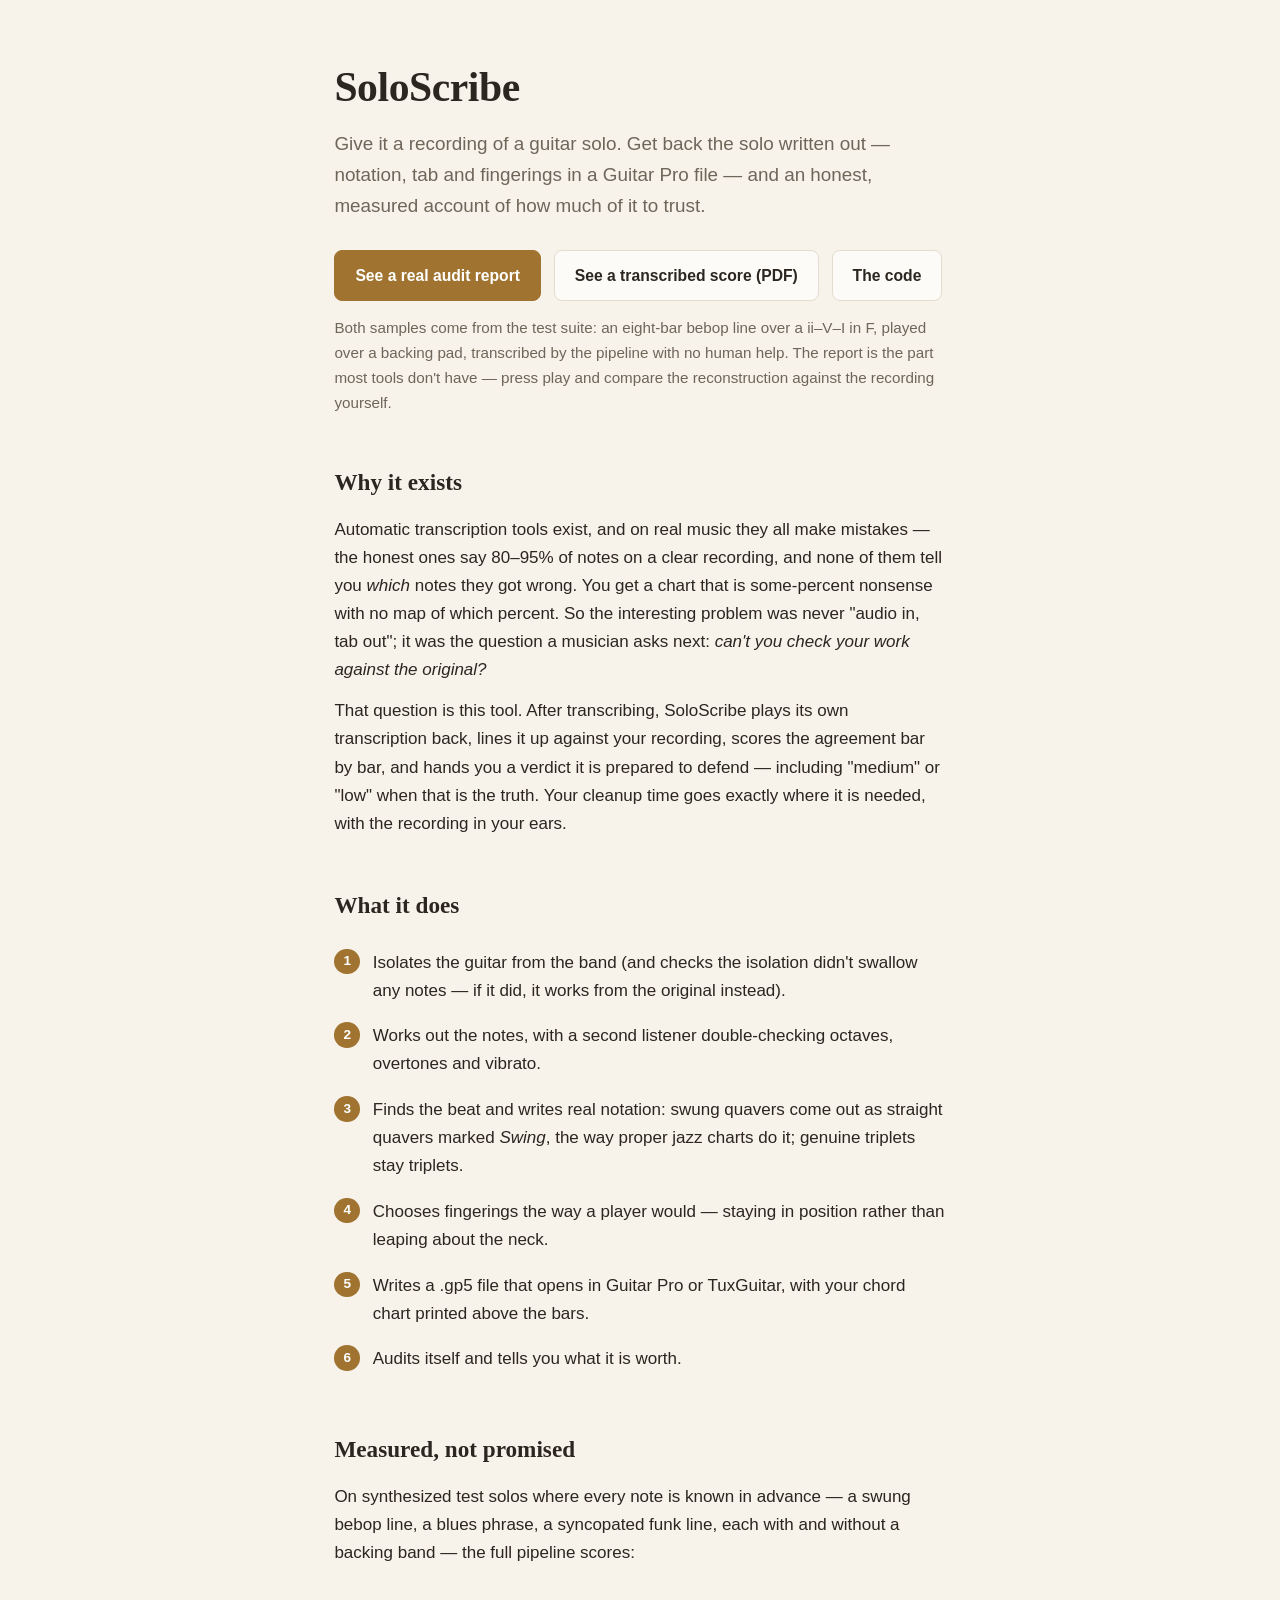
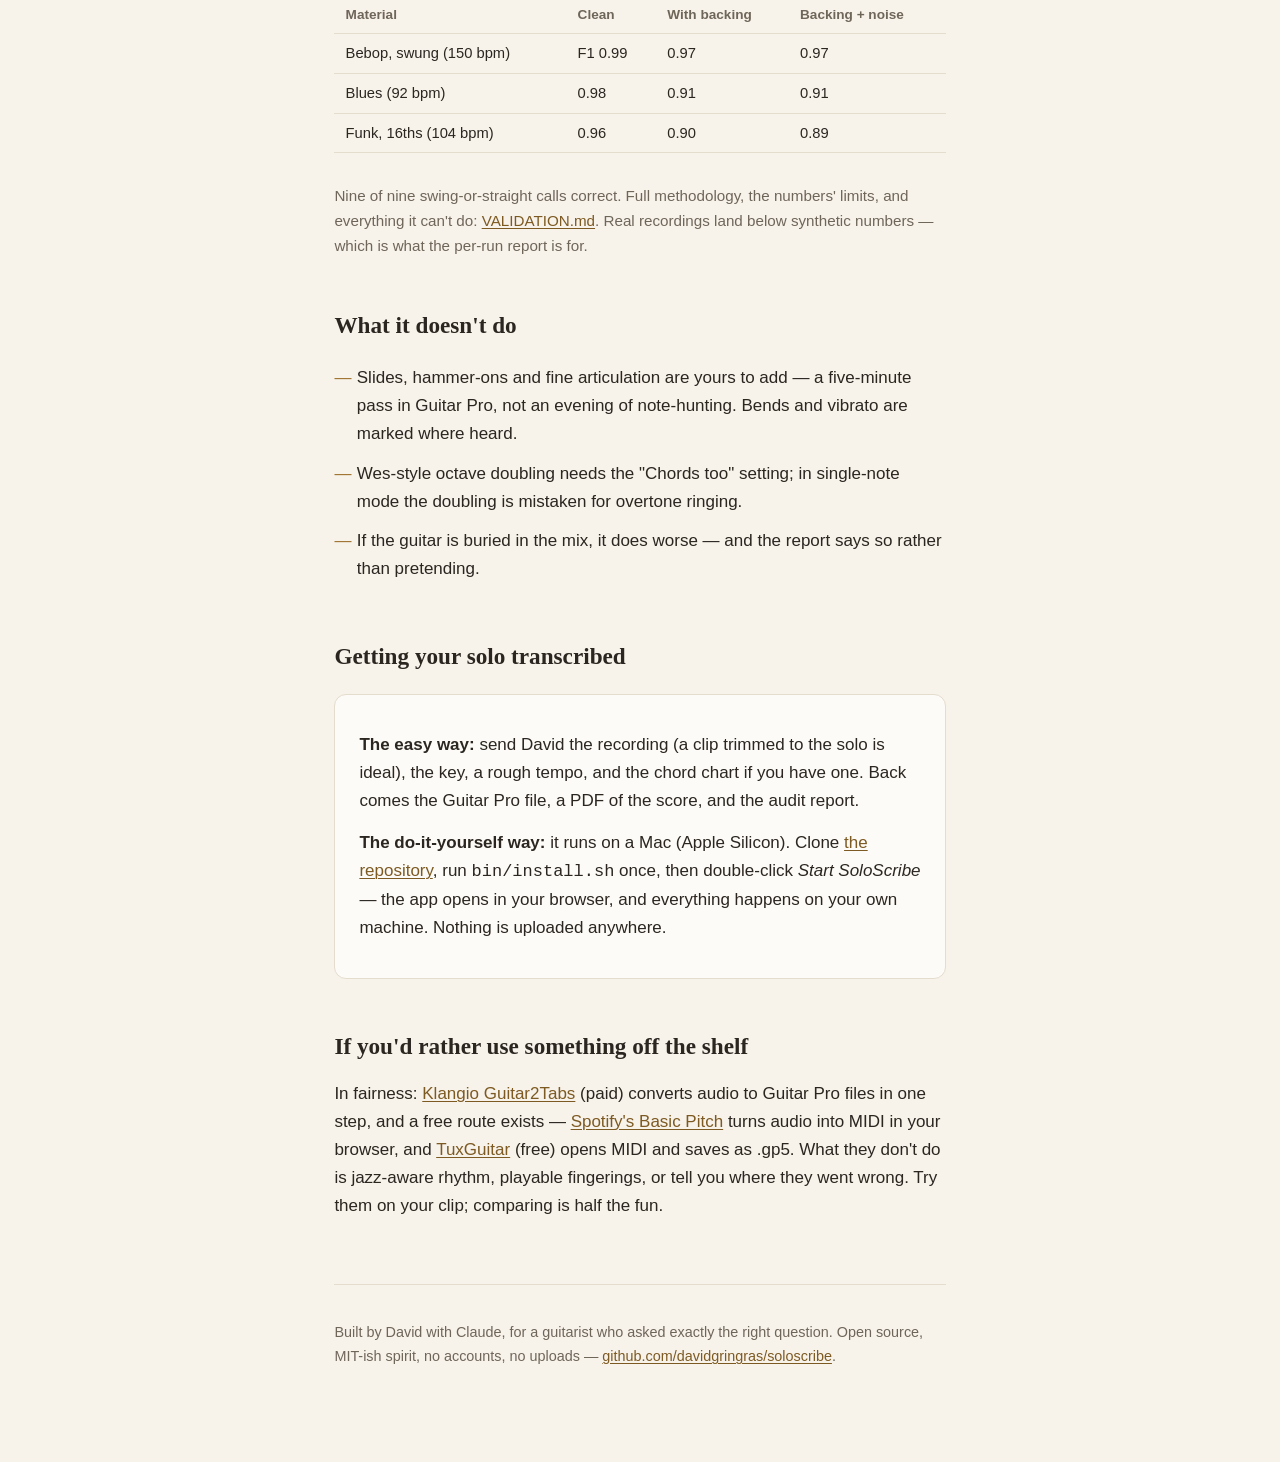
==== index.html @ aeb6d00f "Pages root redirect; relative demo links Co-Authored-By: Claude Fable 5 <noreply@anthropic.com>" ====
<!DOCTYPE html><html><head><meta charset="utf-8">
<meta http-equiv="refresh" content="0; url=site/index.html">
<title>SoloScribe</title></head>
<body><p><a href="site/index.html">SoloScribe</a></p></body></html>
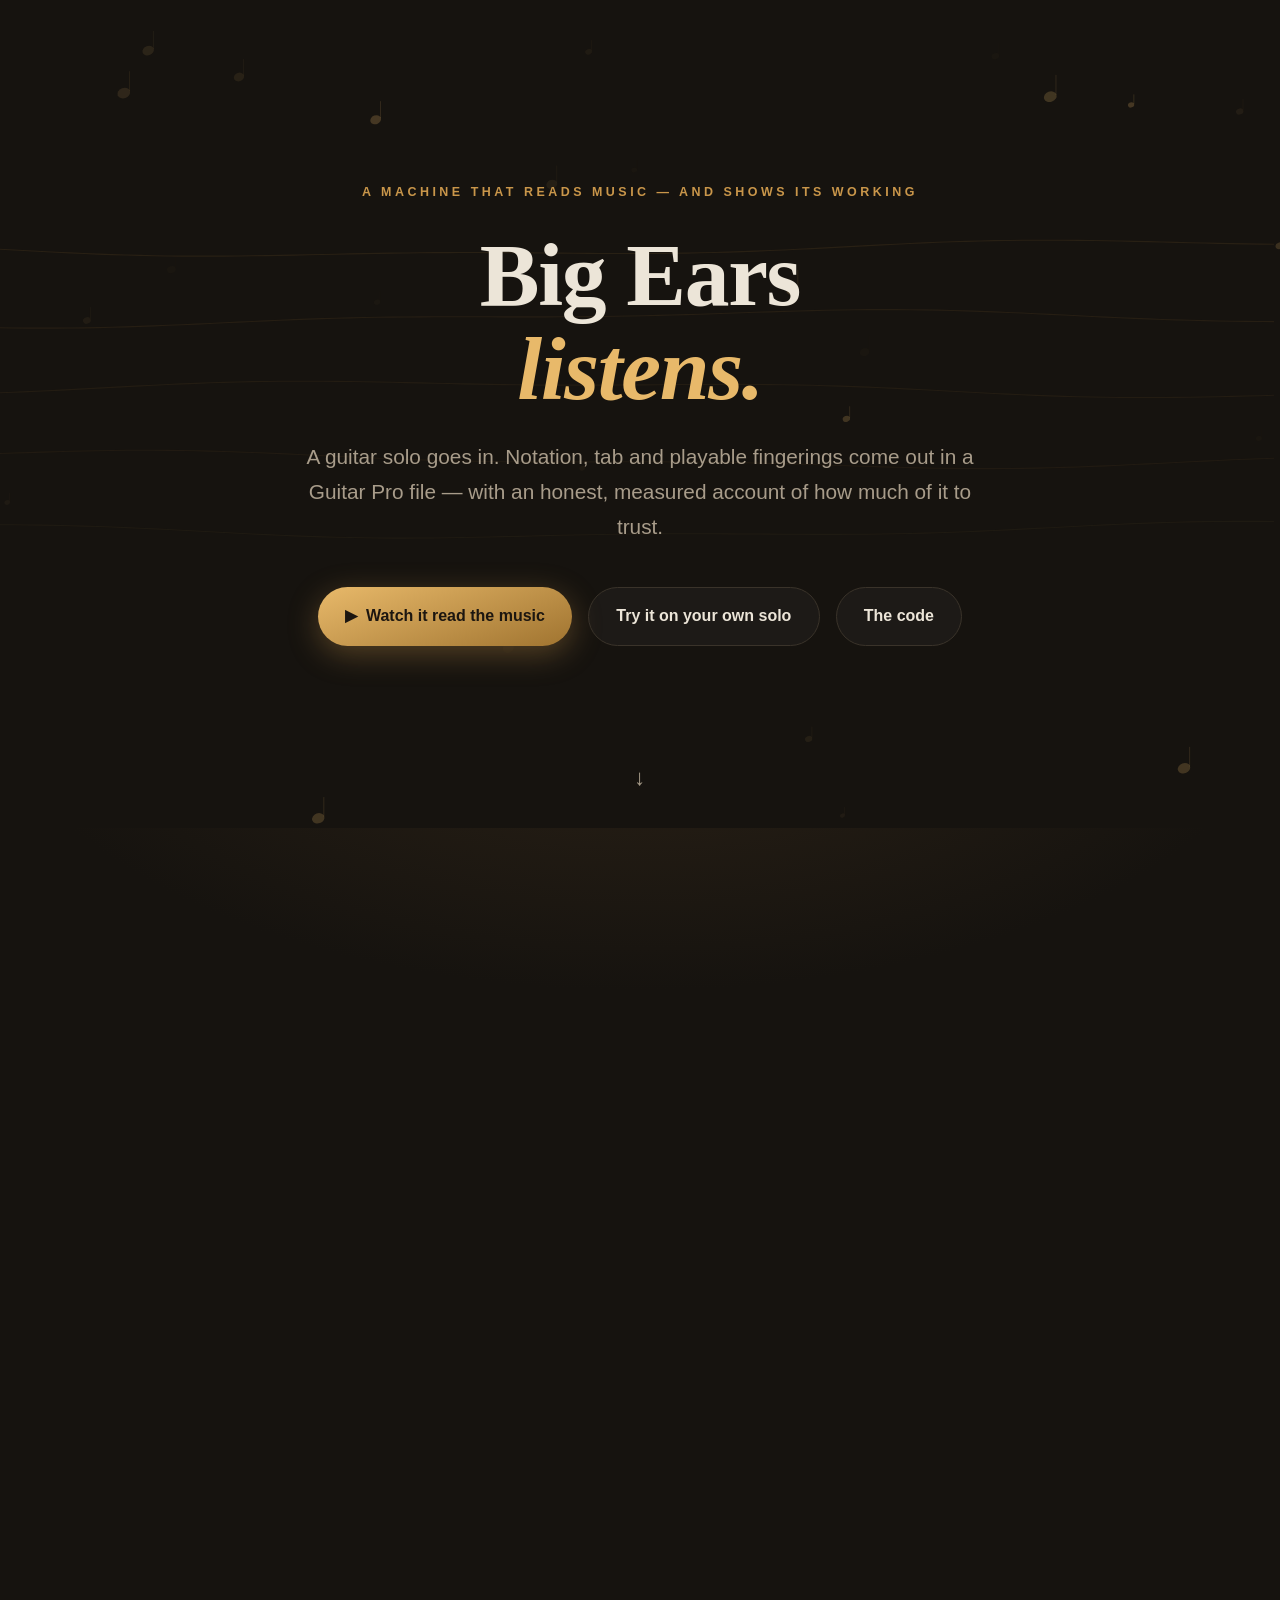
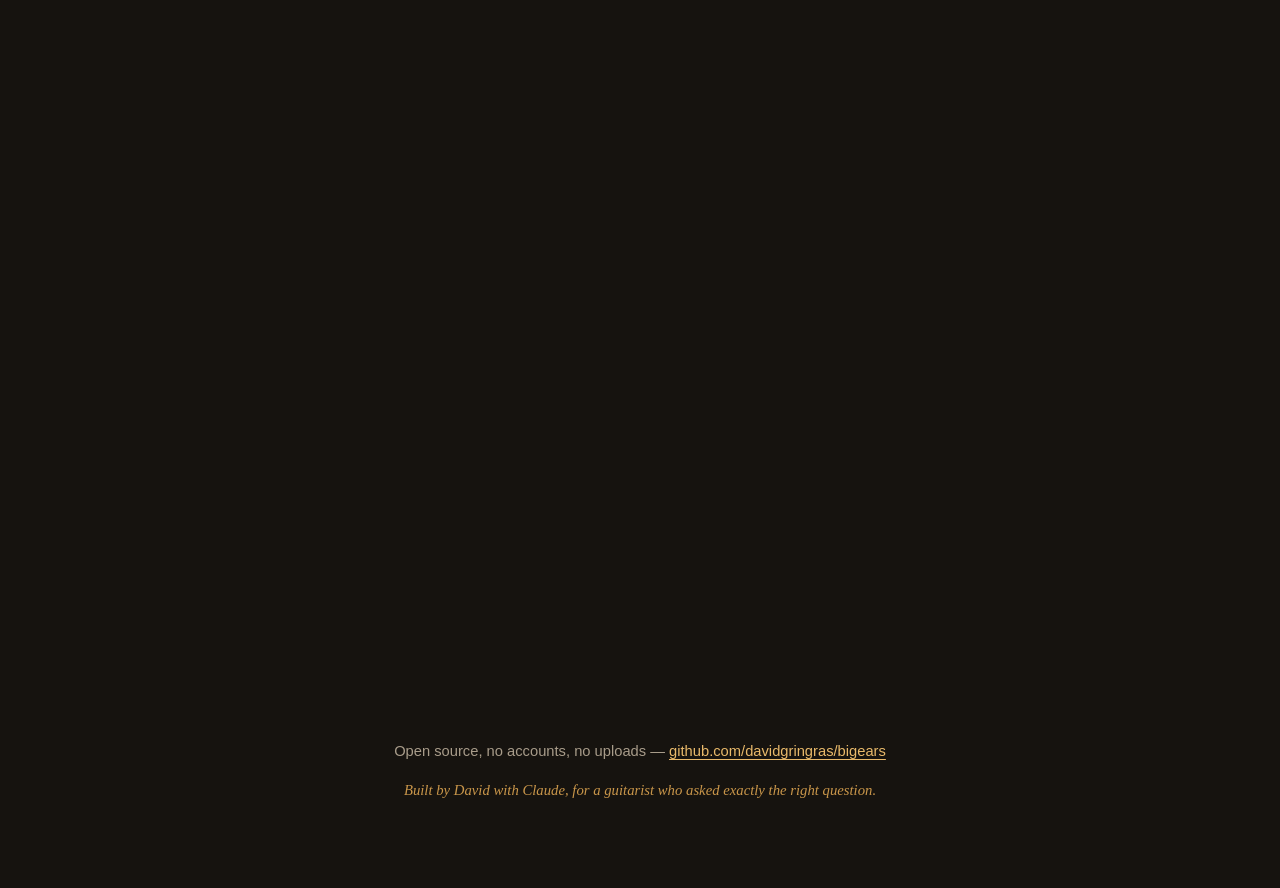
==== commit 55a17811: "Rename: the product is Big Ears Repos are bigears/bigears-web, the Space is DGring/bigears, every us" ====
--- a/index.html
+++ b/index.html
@@ -1,4 +1,4 @@
 <!DOCTYPE html><html><head><meta charset="utf-8">
 <meta http-equiv="refresh" content="0; url=site/index.html">
-<title>SoloScribe</title></head>
-<body><p><a href="site/index.html">SoloScribe</a></p></body></html>
+<title>Big Ears</title></head>
+<body><p><a href="site/index.html">Big Ears</a></p></body></html>
